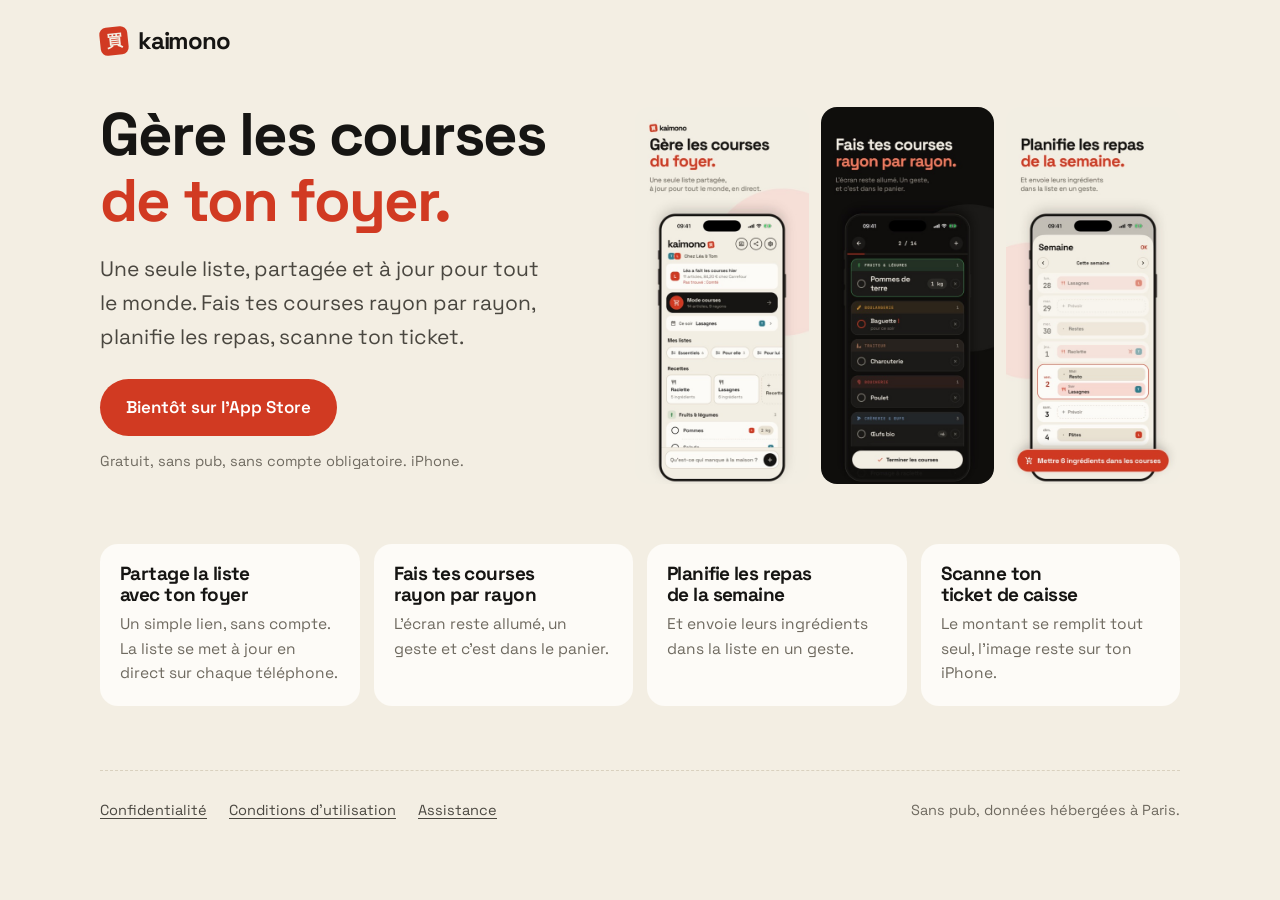
==== index.html @ 53e7f498 "Site kaimono : accueil, confidentialité, CGU, assistance, relais d'invitation Co-Authored-By: Claude" ====
<!doctype html>
<html lang="fr">
<head>
<meta charset="utf-8">
<meta name="viewport" content="width=device-width, initial-scale=1, viewport-fit=cover">
<title>kaimono, liste de courses</title>
<meta name="description" content="kaimono, la liste de courses partagée du foyer. Gratuit et sans pub.">
<meta name="theme-color" content="#F3EEE3" media="(prefers-color-scheme: light)">
<meta name="theme-color" content="#151412" media="(prefers-color-scheme: dark)">
<link rel="icon" href="assets/icon.png">
<link rel="apple-touch-icon" href="assets/icon.png">
<link rel="preconnect" href="https://fonts.googleapis.com">
<link rel="preconnect" href="https://fonts.gstatic.com" crossorigin>
<link rel="stylesheet" href="https://fonts.googleapis.com/css2?family=JetBrains+Mono:wght@500;700&family=Space+Grotesk:wght@400;500;600;700&display=swap">
<link rel="stylesheet" href="assets/style.css">
</head>
<body>
<header class="bar">
  <a class="brand" href=""><span class="seal" aria-hidden="true">買</span>kaimono</a>
</header>
<main class="wide">

<section class="hero">
  <div class="hero-text">
    <h1>Gère les courses <em>de ton foyer.</em></h1>
    <p class="lede">Une seule liste, partagée et à jour pour tout le monde. Fais tes courses rayon par rayon, planifie les repas, scanne ton ticket.</p>
    <span class="cta soon">Bientôt sur l’App Store</span>
    <p class="small">Gratuit, sans pub, sans compte obligatoire. iPhone.</p>
  </div>
  <div class="shots">
    <img src="assets/01-foyer.jpg" alt="Gère les courses du foyer" width="450" height="978">
    <img src="assets/03-rayons.jpg" alt="Fais tes courses rayon par rayon" width="450" height="978">
    <img src="assets/04-repas.jpg" alt="Planifie les repas de la semaine" width="450" height="978">
  </div>
</section>
<section class="features">
  <div><h3>Partage la liste avec ton foyer</h3><p>Un simple lien, sans compte. La liste se met à jour en direct sur chaque téléphone.</p></div>
  <div><h3>Fais tes courses rayon par rayon</h3><p>L’écran reste allumé, un geste et c’est dans le panier.</p></div>
  <div><h3>Planifie les repas de la semaine</h3><p>Et envoie leurs ingrédients dans la liste en un geste.</p></div>
  <div><h3>Scanne ton ticket de caisse</h3><p>Le montant se remplit tout seul, l’image reste sur ton iPhone.</p></div>
</section>

</main>
<footer class="foot">
  <a href="confidentialite/">Confidentialité</a>
  <a href="cgu/">Conditions d’utilisation</a>
  <a href="assistance/">Assistance</a>
  <span>Sans pub, données hébergées à Paris.</span>
</footer>
</body>
</html>
---- assets/style.css ----
/* Site kaimono : même papier, même encre, même vermillon que l'app. */
:root {
  --paper: #F3EEE3; --card: #FDFBF7; --ink: #161513; --soft: #4A4740; --mute: #6F6A60;
  --line: #D9D1BF; --shu: #D13A22; --shu-ink: #B3301C;
  --sans: "Space Grotesk", ui-sans-serif, system-ui, -apple-system, sans-serif;
  --mono: "JetBrains Mono", ui-monospace, Menlo, monospace;
  color-scheme: light;
}
@media (prefers-color-scheme: dark) {
  :root { --paper: #151412; --card: #1E1C19; --ink: #F1ECE2; --soft: #C9C3B7; --mute: #9B958A; --line: #3A3630; --shu-ink: #F2795C; color-scheme: dark; }
}
* { box-sizing: border-box; }
html, body { margin: 0; }
body { background: var(--paper); color: var(--ink); font: 17px/1.6 var(--sans); -webkit-font-smoothing: antialiased; padding-inline: 20px; }
a { color: var(--shu-ink); text-underline-offset: 3px; }
h1, h2, h3 { letter-spacing: -0.03em; line-height: 1.1; text-wrap: balance; }
h1 { font-size: clamp(34px, 6vw, 60px); margin: 0 0 18px; }
h2 { font-size: 23px; margin: 36px 0 8px; }
h3 { font-size: 19px; margin: 0 0 6px; }
em { font-style: normal; color: var(--shu); }
.bar { max-width: 1080px; margin: 0 auto; padding-block: 22px; }
.brand { display: inline-flex; align-items: center; gap: 10px; font-weight: 700; font-size: 24px; letter-spacing: -0.05em; color: var(--ink); text-decoration: none; }
.seal { width: 28px; height: 28px; border-radius: 7px; background: var(--shu); color: #F3EEE3; display: grid; place-items: center; font-size: 16px; font-weight: 800; transform: rotate(-6deg); font-family: "Hiragino Sans", "Noto Sans JP", sans-serif; }
main.doc { max-width: 720px; margin: 0 auto; padding-block: 24px 64px; }
main.doc p, main.doc li { color: var(--soft); }
main.wide { max-width: 1080px; margin: 0 auto; padding-block: 20px 64px; }
.hero { display: grid; grid-template-columns: minmax(0, 1fr) minmax(0, 1.1fr); gap: 40px; align-items: center; }
.lede { font-size: 21px; color: var(--soft); max-width: 34ch; margin: 0 0 26px; }
.cta { display: inline-block; background: var(--ink); color: var(--paper); text-decoration: none; font-weight: 600; padding: 15px 26px; border-radius: 999px; }
.cta.soon { background: var(--shu); color: #fff; }
.small { color: var(--mute); font-size: 14.5px; margin-top: 14px; }
.shots { display: grid; grid-template-columns: repeat(3, minmax(0, 1fr)); gap: 12px; }
.shots img { width: 100%; height: auto; border-radius: 16px; display: block; }
.features { display: grid; grid-template-columns: repeat(auto-fit, minmax(220px, 1fr)); gap: 14px; margin-top: 56px; }
.features div { background: var(--card); border-radius: 18px; padding: 20px; }
.features p { color: var(--mute); margin: 0; font-size: 15.5px; }
.table { overflow-x: auto; background: var(--card); border-radius: 14px; margin: 14px 0; }
table { border-collapse: collapse; width: 100%; font-size: 15px; }
th, td { text-align: left; padding: 10px 14px; border-top: 1px dashed var(--line); vertical-align: top; }
thead th { border-top: 0; font-family: var(--mono); font-size: 12px; text-transform: uppercase; letter-spacing: 0.06em; color: var(--mute); }
code { font-family: var(--mono); font-size: 0.9em; }
.join { text-align: center; padding-top: 40px; }
.join .code { font-family: var(--mono); font-size: 20px; color: var(--ink); }
.foot { max-width: 1080px; margin: 0 auto; padding-block: 28px 40px; border-top: 1px dashed var(--line); display: flex; flex-wrap: wrap; gap: 10px 22px; font-size: 14.5px; color: var(--mute); }
.foot a { color: var(--soft); }
.foot span { margin-left: auto; }
@media (max-width: 760px) {
  .hero { grid-template-columns: 1fr; }
  .foot span { margin-left: 0; }
}
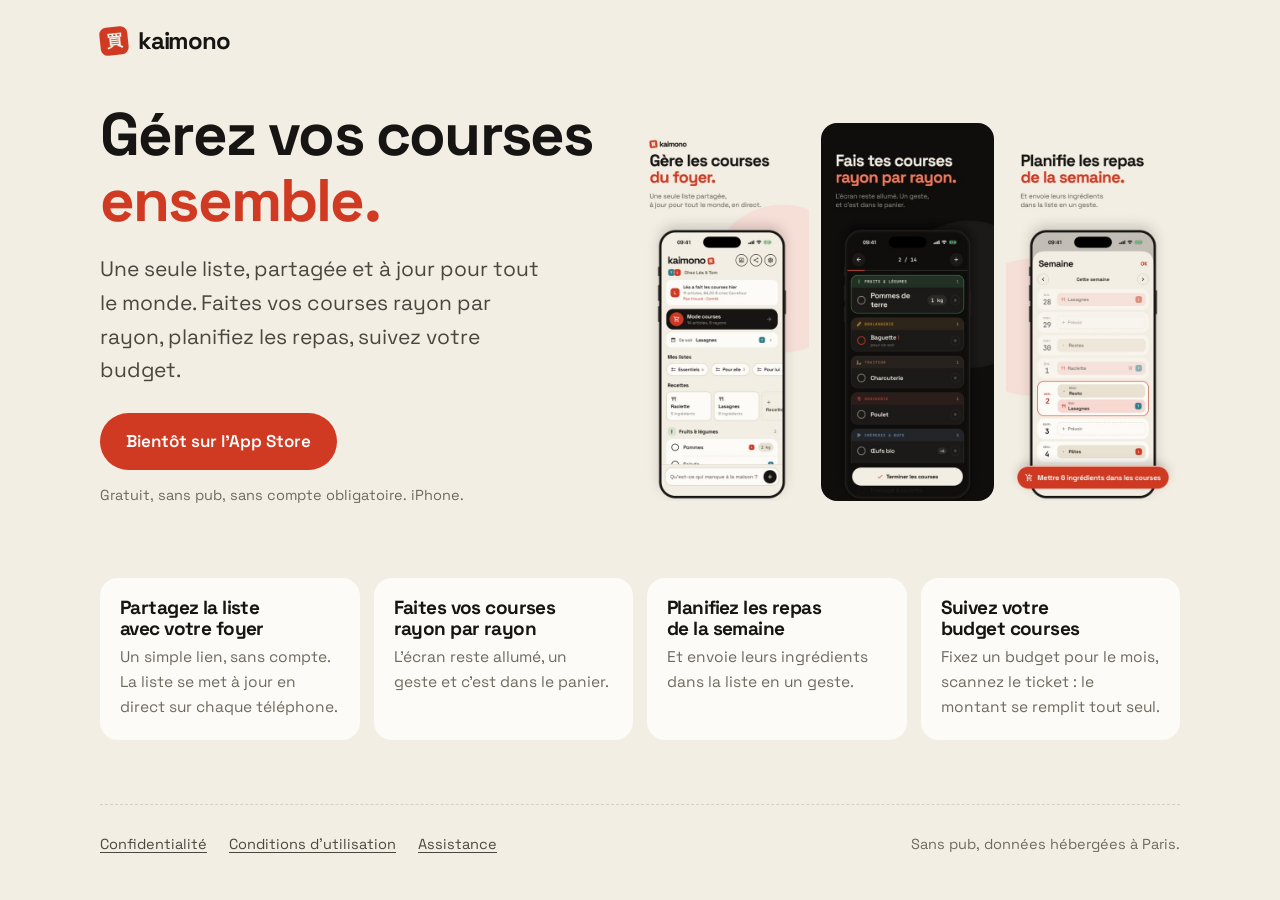
==== commit 68245d4c: "Passage au vouvoiement, accueil aligné sur la fiche App Store Co-Authored-By: Claude Opus 5.5 <norep" ====
--- a/index.html
+++ b/index.html
@@ -22,22 +22,22 @@
 
 <section class="hero">
   <div class="hero-text">
-    <h1>Gère les courses <em>de ton foyer.</em></h1>
-    <p class="lede">Une seule liste, partagée et à jour pour tout le monde. Fais tes courses rayon par rayon, planifie les repas, scanne ton ticket.</p>
+    <h1>Gérez vos courses <em>ensemble.</em></h1>
+    <p class="lede">Une seule liste, partagée et à jour pour tout le monde. Faites vos courses rayon par rayon, planifiez les repas, suivez votre budget.</p>
     <span class="cta soon">Bientôt sur l’App Store</span>
     <p class="small">Gratuit, sans pub, sans compte obligatoire. iPhone.</p>
   </div>
   <div class="shots">
-    <img src="assets/01-foyer.jpg" alt="Gère les courses du foyer" width="450" height="978">
-    <img src="assets/03-rayons.jpg" alt="Fais tes courses rayon par rayon" width="450" height="978">
-    <img src="assets/04-repas.jpg" alt="Planifie les repas de la semaine" width="450" height="978">
+    <img src="assets/01-foyer.jpg" alt="Gérez vos courses ensemble" width="450" height="978">
+    <img src="assets/03-rayons.jpg" alt="Faites vos courses rayon par rayon" width="450" height="978">
+    <img src="assets/04-repas.jpg" alt="Planifiez les repas de la semaine" width="450" height="978">
   </div>
 </section>
 <section class="features">
-  <div><h3>Partage la liste avec ton foyer</h3><p>Un simple lien, sans compte. La liste se met à jour en direct sur chaque téléphone.</p></div>
-  <div><h3>Fais tes courses rayon par rayon</h3><p>L’écran reste allumé, un geste et c’est dans le panier.</p></div>
-  <div><h3>Planifie les repas de la semaine</h3><p>Et envoie leurs ingrédients dans la liste en un geste.</p></div>
-  <div><h3>Scanne ton ticket de caisse</h3><p>Le montant se remplit tout seul, l’image reste sur ton iPhone.</p></div>
+  <div><h3>Partagez la liste avec votre foyer</h3><p>Un simple lien, sans compte. La liste se met à jour en direct sur chaque téléphone.</p></div>
+  <div><h3>Faites vos courses rayon par rayon</h3><p>L’écran reste allumé, un geste et c’est dans le panier.</p></div>
+  <div><h3>Planifiez les repas de la semaine</h3><p>Et envoie leurs ingrédients dans la liste en un geste.</p></div>
+  <div><h3>Suivez votre budget courses</h3><p>Fixez un budget pour le mois, scannez le ticket : le montant se remplit tout seul.</p></div>
 </section>
 
 </main>
